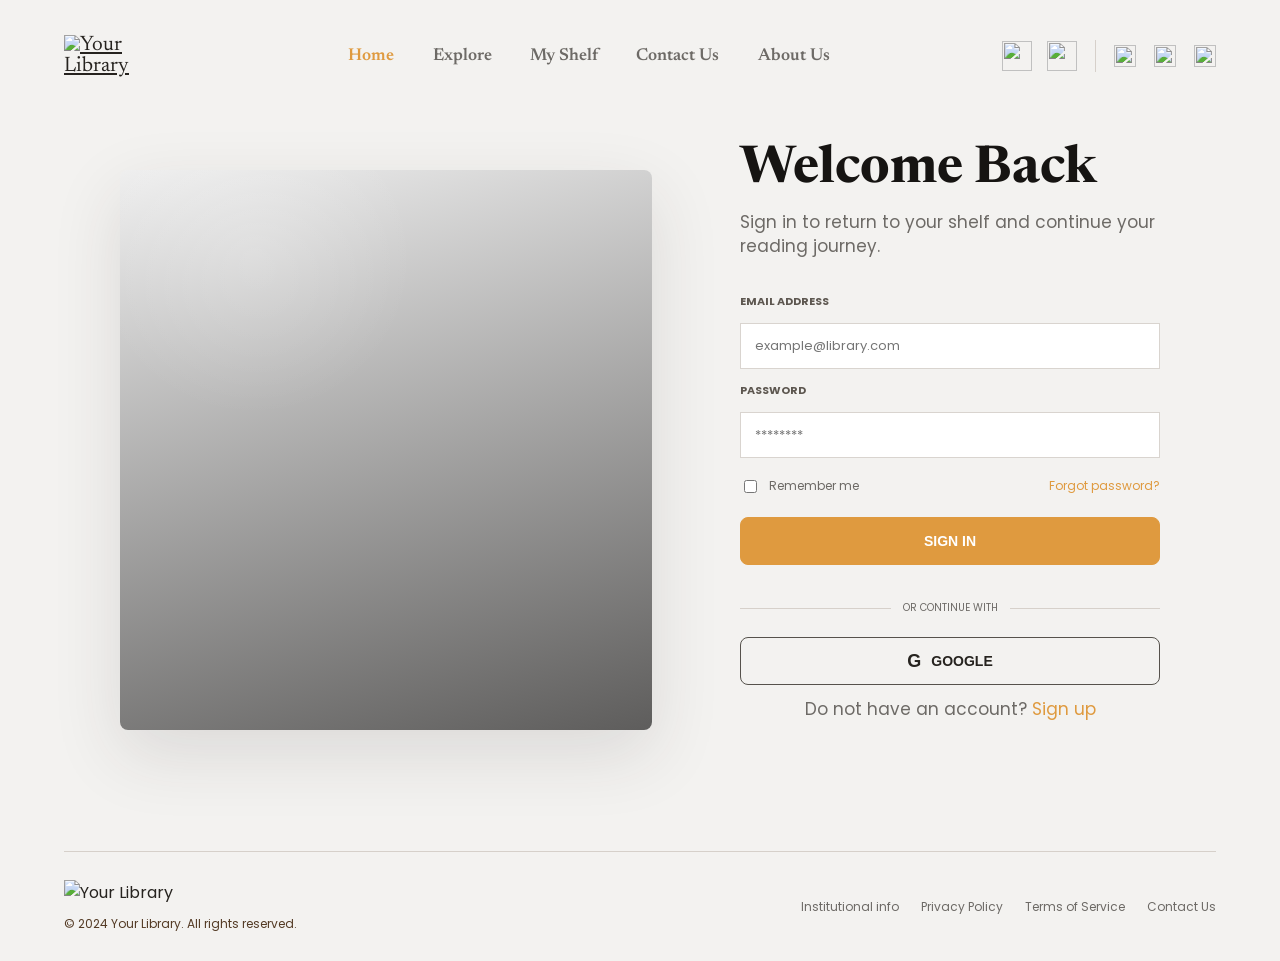
==== sign-in.html @ 0b096dba "Merge pull request #1 from EssaMohamed11/main Update project styling and auth pages" ====
<!DOCTYPE html>
<html lang="en">
<head>
    <meta charset="UTF-8">
    <meta name="viewport" content="width=device-width, initial-scale=1.0">
    <link id="theme-style" rel="stylesheet" href="style.css">
    <title>Sign In | Your Library</title>
</head>
<body class="auth-page">
    <header class="head">
        <a class="logo" href="index.html" aria-label="Your Library home">
            <img src="YOUR LIBRARY.svg" alt="Your Library">
        </a>

        <nav class="links" aria-label="Main navigation">
            <a href="index.html" class="act">Home</a>
            <a href="#">Explore</a>
            <a href="#">My Shelf</a>
            <a href="#">Contact Us</a>
            <a href="#">About Us</a>
        </nav>

        <div class="search">
            <div class="li" aria-label="Theme switcher">
                <button class="theme-btn" type="button" data-theme="light" aria-label="Light theme">
                    <img src="sun-alt-svgrepo-com.svg" alt="">
                </button>
                <button class="theme-btn" type="button" data-theme="dark" aria-label="Dark theme">
                    <img src="moon-svgrepo-com.svg" alt="">
                </button>
            </div>
            <span class="divider" aria-hidden="true"></span>
            <div class="ri">
                <a href="#" aria-label="Cart"><img src="cart-svgrepo-com (2).svg" alt=""></a>
                <a href="#" aria-label="Search"><img src="search-svgrepo-com.svg" alt=""></a>
                <a href="sign-in.html" aria-label="Profile"><img src="profile-1341-svgrepo-com.svg" alt=""></a>
            </div>
        </div>
    </header>

    <main class="auth-main">
        <section class="auth-visual" aria-label="Library preview"></section>

        <section class="auth-panel" aria-labelledby="signin-title">
            <h1 id="signin-title">Welcome Back</h1>
            <p>Sign in to return to your shelf and continue your reading journey.</p>

            <form class="auth-form" action="#" method="post">
                <label for="login-email">Email Address</label>
                <input id="login-email" name="email" type="email" placeholder="example@library.com" autocomplete="email" required>

                <label for="login-password">Password</label>
                <input id="login-password" name="password" type="password" placeholder="********" autocomplete="current-password" required>

                <div class="form-row">
                    <label class="check-row compact" for="remember">
                        <input id="remember" name="remember" type="checkbox">
                        <span>Remember me</span>
                    </label>
                    <a href="#">Forgot password?</a>
                </div>

                <button class="primary-btn auth-submit" type="submit">Sign In</button>

                <div class="or-line"><span>Or continue with</span></div>

                <button class="google-btn" type="button">
                    <span>G</span>
                    Google
                </button>
            </form>

            <p class="auth-switch">Do not have an account? <a href="sign-up.html">Sign up</a></p>
        </section>
    </main>

    <hr class="c">
    <footer class="foot">
        <div class="left">
            <img src="YOUR LIBRARY.svg" alt="Your Library">
            <p>&copy; 2024 Your Library. All rights reserved.</p>
        </div>
        <div class="right">
            <a href="#">Institutional info</a>
            <a href="#">Privacy Policy</a>
            <a href="#">Terms of Service</a>
            <a href="#">Contact Us</a>
        </div>
    </footer>

    <script src="script.js"></script>
</body>
</html>
---- style.css ----
@import url('https://fonts.googleapis.com/css2?family=Newsreader:ital,opsz,wght@0,6..72,200..800;1,6..72,200..800&family=Poppins:wght@100;200;300;400;500;600;700;800;900&display=swap');
*{
    box-sizing: border-box;
}

body{
    background-color:#fbf4ec;
    margin:0;
    display:flex;
    flex-direction:column;
    width:100%;
    overflow-x:hidden;
}

.head{
    width:100%;
    min-height:136px;
    padding:0 64px;
    display:flex;
    justify-content:space-between;
    align-items:center;
    gap:20px;
    font-size:21px;
    font-family:'Newsreader';
    margin-bottom:40px;
    
}

.logo{
    flex-shrink:0;
    overflow:hidden;
    padding-bottom:20px;
}

.logo img{
    width:112px;
    height:auto;
    padding-top: 20px;
}

.links{
    flex:1;
    display:flex;
    justify-content:center;
    align-items:center;
    gap:35px;
    font-weight:bold;
    font-family:"Newsreader", serif;
    font-size: 20px;
    height: max-content;
}

.links a{
    text-decoration:none;
    color:#595856;
    white-space:nowrap;
}

.links a:hover,
.links a:active{
    color:#D99544;
}

.bu{
    width:1px;
}

.search{
    flex-shrink:0;
    display:flex;
    gap:25px;
    align-items:center;
    color:#434241;
}

.search a{
    text-decoration:none;
}

.search a img{
    width:30px;
}

.li,
.ri{
    display:flex;
    align-items:center;
    gap:15px;
}

.search hr{
    height:30px;
    width:1px;
    background:black;
    border:none;
}
.links .act{
    color: #D99544;
}
main{
    min-height:2000px;
}

.c{
    width:calc(100% - 128px);
    margin:auto;
}

.foot{
    width:100%;
    padding:30px 64px;
    display:flex;
    justify-content:space-between;
    align-items:center;
}

.left{
    display:flex;
    flex-direction:column;
    gap:10px;
}

.left img{
    width:112px;
    height:auto;
}

.left p{
    margin:0;
    color:#543B25;
    font-family:'Poppins';
    font-size:15px;
}

.right{
    display:flex;
    gap:20px;
    flex-wrap:wrap;
}

.right a{
    text-decoration:none;
    color:gray;
}

@media (max-width:1024px){

    .head{
        padding:25px 30px;
        gap:15px;
    }

    .links{
        gap:20px;
        font-size:18px;
    }

    .search a img{
        width:25px;
    }

    .foot{
        padding:25px 30px;
    }

    .c{
        width:calc(100% - 60px);
    }
}

@media (max-width:768px){

    .head{
        flex-direction:column;
        justify-content:center;
        text-align:center;
        padding:25px 20px;
    }

    .logo{
        padding-bottom:0;
    }

    .links{
        flex-wrap:wrap;
        gap:15px;
        font-size:17px;
    }

    .search{
        gap:15px;
    }

    .foot{
        flex-direction:column;
        text-align:center;
        gap:20px;
    }

    .right{
        justify-content:center;
    }

    .c{
        width:calc(100% - 40px);
    }
}
/* Added auth-light styles */
body.auth-page {
    --bg: #f3f2f0;
    --surface: #ffffff;
    --text: #26231f;
    --heading: #161412;
    --muted: #6d6a66;
    --label: #5d5750;
    --line: #d6d0ca;
    --soft-line: rgba(90, 79, 67, 0.14);
    --accent: #df9a3f;
    --accent-dark: #bb7933;
    --input-bg: #ffffff;
    --input-text: #26231f;
    --input-border: #d9d4cf;
    --button-border: #56524c;
    --toggle-bg: #55514c;
    --glass: rgba(255, 255, 255, 0.6);
    --preview-light: #ebe5de;
    --preview-dark: #b3aba1;
    --auth-visual-top: #efefef;
    --auth-visual-bottom: #5e5d5c;
    --footer-text: #543b25;
    --shadow: 0 24px 70px rgba(49, 45, 40, 0.12);
}

body.auth-page * {
    box-sizing: border-box;
}

body.auth-page {
    scroll-behavior: smooth;
}

body.auth-page {
    min-height: 100vh;
    margin: 0;
    background: var(--bg);
    color: var(--text);
    display: flex;
    flex-direction: column;
    overflow-x: hidden;
    font-family: "Poppins", sans-serif;
}

body.auth-page img {
    display: block;
    max-width: 100%;
}

body.auth-page a {
    color: inherit;
}

body.auth-page .head {
    width: 100%;
    min-height: 112px;
    padding: 24px clamp(20px, 5vw, 64px);
    margin-bottom: 0;
    background: transparent;
    display: flex;
    justify-content: space-between;
    align-items: center;
    gap: 24px;
    font-family: "Newsreader", serif;
}

body.auth-page .logo {
    width: 112px;
    flex: 0 0 auto;
    overflow: visible;
    padding-bottom: 0;
}

body.auth-page .logo img {
    width: 100%;
    height: auto;
    padding-top: 0;
}

body.auth-page .links {
    flex: 1;
    display: flex;
    justify-content: center;
    align-items: center;
    gap: clamp(16px, 3vw, 42px);
    font-size: clamp(15px, 1.35vw, 20px);
    font-weight: 600;
}

body.auth-page .links a {
    text-decoration: none;
    color: var(--muted);
    white-space: nowrap;
    transition: color 0.2s ease;
}

body.auth-page .links a:hover,
body.auth-page .links .act {
    color: var(--accent);
}

body.auth-page .search,
body.auth-page .li,
body.auth-page .ri {
    display: flex;
    align-items: center;
}

body.auth-page .search {
    flex: 0 0 auto;
    gap: 18px;
}

body.auth-page .li {
    gap: 15px;
}

body.auth-page .theme-btn {
    width: 30px;
    height: 30px;
    padding: 0;
    border: 0;
    border-radius: 0;
    background: transparent;
    cursor: pointer;
    display: grid;
    place-items: center;
}

body.auth-page .theme-btn.active {
    background: transparent;
}

body.auth-page .theme-btn img {
    width: 30px;
    height: 30px;
    object-fit: contain;
}

body.auth-page .ri img {
    width: 22px;
    height: 22px;
    object-fit: contain;
}

body.auth-page .ri {
    gap: 18px;
}

body.auth-page .divider {
    width: 1px;
    height: 32px;
    background: var(--line);
}

body.auth-page .home-main {
    width: min(1180px, calc(100% - 40px));
    margin: 0 auto;
    padding: 36px 0 80px;
}

body.auth-page .hero {
    display: grid;
    grid-template-columns: minmax(0, 1.05fr) minmax(320px, 0.95fr);
    align-items: center;
    gap: clamp(32px, 6vw, 80px);
    min-height: 560px;
}

body.auth-page .eyebrow {
    margin: 0 0 14px;
    color: var(--accent);
    font-size: 14px;
    font-weight: 700;
    text-transform: uppercase;
    letter-spacing: 0;
}

body.auth-page .hero h1,
body.auth-page .auth-panel h1 {
    margin: 0;
    font-family: "Newsreader", serif;
    font-weight: 700;
    line-height: 1.03;
    color: var(--heading);
}

body.auth-page .hero h1 {
    max-width: 660px;
    font-size: clamp(48px, 7vw, 92px);
}

body.auth-page .lead {
    max-width: 600px;
    margin: 22px 0 0;
    color: var(--muted);
    font-size: clamp(17px, 1.8vw, 22px);
    line-height: 1.55;
}

body.auth-page .hero-actions {
    display: flex;
    flex-wrap: wrap;
    gap: 14px;
    margin-top: 32px;
}

body.auth-page .primary-btn,
body.auth-page .secondary-btn,
body.auth-page .google-btn {
    min-height: 48px;
    padding: 0 28px;
    border-radius: 8px;
    display: inline-flex;
    align-items: center;
    justify-content: center;
    gap: 10px;
    font-size: 14px;
    font-weight: 700;
    text-transform: uppercase;
    text-decoration: none;
    cursor: pointer;
    transition: transform 0.2s ease, background 0.2s ease, border-color 0.2s ease;
}

body.auth-page .primary-btn {
    border: 1px solid var(--accent);
    background: var(--accent);
    color: #ffffff;
}

body.auth-page .secondary-btn,
body.auth-page .google-btn {
    border: 1px solid var(--button-border);
    background: transparent;
    color: var(--text);
}

body.auth-page .primary-btn:hover,
body.auth-page .secondary-btn:hover,
body.auth-page .google-btn:hover {
    transform: translateY(-1px);
}

body.auth-page .primary-btn:hover {
    background: var(--accent-dark);
    border-color: var(--accent-dark);
}

body.auth-page .book-preview {
    min-height: 470px;
    padding: clamp(22px, 4vw, 40px);
    border-radius: 8px;
    background:
        linear-gradient(145deg, rgba(255, 255, 255, 0.18), transparent 42%),
        linear-gradient(160deg, var(--preview-light), var(--preview-dark));
    box-shadow: var(--shadow);
    display: grid;
    align-content: end;
    gap: 18px;
}

body.auth-page .book-preview article,
body.auth-page .feature-grid article {
    border: 1px solid var(--soft-line);
    background: var(--glass);
    border-radius: 8px;
    padding: 22px;
}

body.auth-page .book-preview span {
    color: var(--accent);
    font-size: 12px;
    font-weight: 700;
    text-transform: uppercase;
}

body.auth-page .book-preview h2,
body.auth-page .feature-grid h2 {
    margin: 8px 0;
    font-family: "Newsreader", serif;
    color: var(--heading);
}

body.auth-page .book-preview p,
body.auth-page .feature-grid p {
    margin: 0;
    color: var(--muted);
    line-height: 1.6;
}

body.auth-page .feature-grid {
    display: grid;
    grid-template-columns: repeat(3, 1fr);
    gap: 18px;
    margin-top: 42px;
}

body.auth-page .auth-main {
    width: min(1040px, calc(100% - 40px));
    min-height: auto;
    margin: 0 auto;
    padding: 32px 0 96px;
    display: grid;
    grid-template-columns: minmax(300px, 1fr) minmax(320px, 420px);
    align-items: center;
    gap: clamp(40px, 8vw, 88px);
}

body.auth-page .auth-visual {
    min-height: 560px;
    border-radius: 8px;
    background:
        radial-gradient(circle at 25% 15%, rgba(255, 255, 255, 0.2), transparent 26%),
        linear-gradient(165deg, var(--auth-visual-top), var(--auth-visual-bottom));
    box-shadow: var(--shadow);
}

body.auth-page .auth-panel h1 {
    font-size: clamp(36px, 5vw, 52px);
}

body.auth-page .auth-panel > p {
    margin: 12px 0 34px;
    color: var(--muted);
    font-size: 17px;
    line-height: 1.45;
}

body.auth-page .auth-form {
    display: flex;
    flex-direction: column;
    gap: 13px;
}

body.auth-page .auth-form label:not(.check-row) {
    color: var(--label);
    font-size: 11px;
    font-weight: 700;
    text-transform: uppercase;
}

body.auth-page .auth-form input[type="text"],
body.auth-page .auth-form input[type="email"],
body.auth-page .auth-form input[type="password"] {
    width: 100%;
    min-height: 46px;
    padding: 0 14px;
    border: 1px solid var(--input-border);
    background: var(--input-bg);
    color: var(--input-text);
    font-family: "Poppins", sans-serif;
    font-size: 13px;
    outline: none;
}

body.auth-page .auth-form input:focus {
    border-color: var(--accent);
    box-shadow: 0 0 0 3px rgba(223, 154, 63, 0.18);
}

body.auth-page .check-row {
    display: flex;
    align-items: center;
    gap: 9px;
    margin: 8px 0 6px;
    color: var(--muted);
    font-size: 12px;
    line-height: 1.5;
}

body.auth-page .check-row.compact {
    margin: 0;
}

body.auth-page .check-row input {
    flex: 0 0 auto;
    accent-color: var(--accent);
}

body.auth-page .check-row a,
body.auth-page .auth-switch a,
body.auth-page .form-row a {
    color: var(--accent);
    text-decoration: none;
}

body.auth-page .auth-submit,
body.auth-page .google-btn {
    width: 100%;
}

body.auth-page .or-line {
    position: relative;
    margin: 22px 0 8px;
    color: var(--muted);
    font-size: 10px;
    text-align: center;
    text-transform: uppercase;
}

body.auth-page .or-line::before {
    content: "";
    position: absolute;
    top: 50%;
    left: 0;
    right: 0;
    height: 1px;
    background: var(--line);
}

body.auth-page .or-line span {
    position: relative;
    padding: 0 12px;
    background: var(--bg);
}

body.auth-page .google-btn {
    min-height: 48px;
}

body.auth-page .google-btn span {
    font-size: 18px;
    line-height: 1;
}

body.auth-page .auth-switch {
    margin: 24px 0 0;
    color: var(--muted);
    font-size: 12px;
    text-align: center;
}

body.auth-page .form-row {
    display: flex;
    align-items: center;
    justify-content: space-between;
    gap: 12px;
    color: var(--muted);
    font-size: 12px;
    margin: 6px 0 8px;
}

body.auth-page .c {
    width: calc(100% - clamp(40px, 10vw, 128px));
    margin: auto auto 0;
    border: 0;
    border-top: 1px solid var(--line);
}

body.auth-page .foot {
    width: 100%;
    padding: 28px clamp(20px, 5vw, 64px);
    background: transparent;
    display: flex;
    justify-content: space-between;
    align-items: center;
    gap: 24px;
}

body.auth-page .left {
    display: flex;
    flex-direction: column;
    gap: 10px;
}

body.auth-page .left img {
    width: 112px;
}

body.auth-page .left p {
    margin: 0;
    color: var(--footer-text);
    font-size: 12px;
}

body.auth-page .right {
    display: flex;
    gap: 22px;
    flex-wrap: wrap;
    justify-content: flex-end;
}

body.auth-page .right a {
    color: var(--muted);
    font-size: 12px;
    text-decoration: none;
}

body.auth-page .popup-backdrop {
    position: fixed;
    inset: 0;
    z-index: 1000;
    padding: 20px;
    background: rgba(20, 18, 16, 0.38);
    display: grid;
    place-items: center;
}

body.auth-page .popup-box {
    width: min(360px, 100%);
    padding: 28px;
    border: 1px solid var(--soft-line);
    border-radius: 8px;
    background: var(--bg);
    box-shadow: var(--shadow);
    text-align: center;
}

body.auth-page .popup-box p {
    margin: 0 0 20px;
    color: var(--text);
    font-size: 16px;
    line-height: 1.5;
}

body.auth-page .popup-btn {
    width: 100%;
}

@media (max-width: 980px) {
    body.auth-page .theme-btn,
    body.auth-page .theme-btn img {
        width: 25px;
        height: 25px;
    }

    body.auth-page .head {
        flex-wrap: wrap;
        justify-content: center;
    }

    body.auth-page .logo {
        order: 1;
    }

    body.auth-page .search {
        order: 2;
        margin-left: auto;
    }

    body.auth-page .links {
        order: 3;
        flex-basis: 100%;
        flex-wrap: wrap;
    }

    body.auth-page .hero,
    body.auth-page .auth-main {
        grid-template-columns: 1fr;
    }

    body.auth-page .hero {
        min-height: auto;
    }

    body.auth-page .auth-main {
        width: min(680px, calc(100% - 40px));
        padding-top: 18px;
    }

    body.auth-page .auth-visual {
        min-height: 340px;
    }

    body.auth-page .feature-grid {
        grid-template-columns: 1fr;
    }
}

@media (max-width: 640px) {
    body.auth-page .head {
        min-height: auto;
        padding: 20px;
        gap: 18px;
    }

    body.auth-page .logo {
        width: 96px;
    }

    body.auth-page .search {
        width: 100%;
        justify-content: center;
        margin-left: 0;
        order: 3;
    }

    body.auth-page .links {
        order: 2;
        gap: 13px 18px;
        font-size: 15px;
    }

    body.auth-page .home-main,
    body.auth-page .auth-main {
        width: min(100% - 28px, 680px);
    }

    body.auth-page .home-main {
        padding-top: 22px;
    }

    body.auth-page .hero h1 {
        font-size: clamp(42px, 14vw, 58px);
    }

    body.auth-page .lead {
        font-size: 16px;
    }

    body.auth-page .hero-actions,
    body.auth-page .form-row {
        flex-direction: column;
        align-items: stretch;
    }

    body.auth-page .primary-btn,
    body.auth-page .secondary-btn {
        width: 100%;
    }

    body.auth-page .book-preview,
    body.auth-page .auth-visual {
        min-height: 300px;
    }

    body.auth-page .auth-panel h1 {
        font-size: 36px;
    }

    body.auth-page .foot {
        flex-direction: column;
        text-align: center;
    }

    body.auth-page .left {
        align-items: center;
    }

    body.auth-page .right {
        justify-content: center;
        gap: 12px 18px;
    }
}
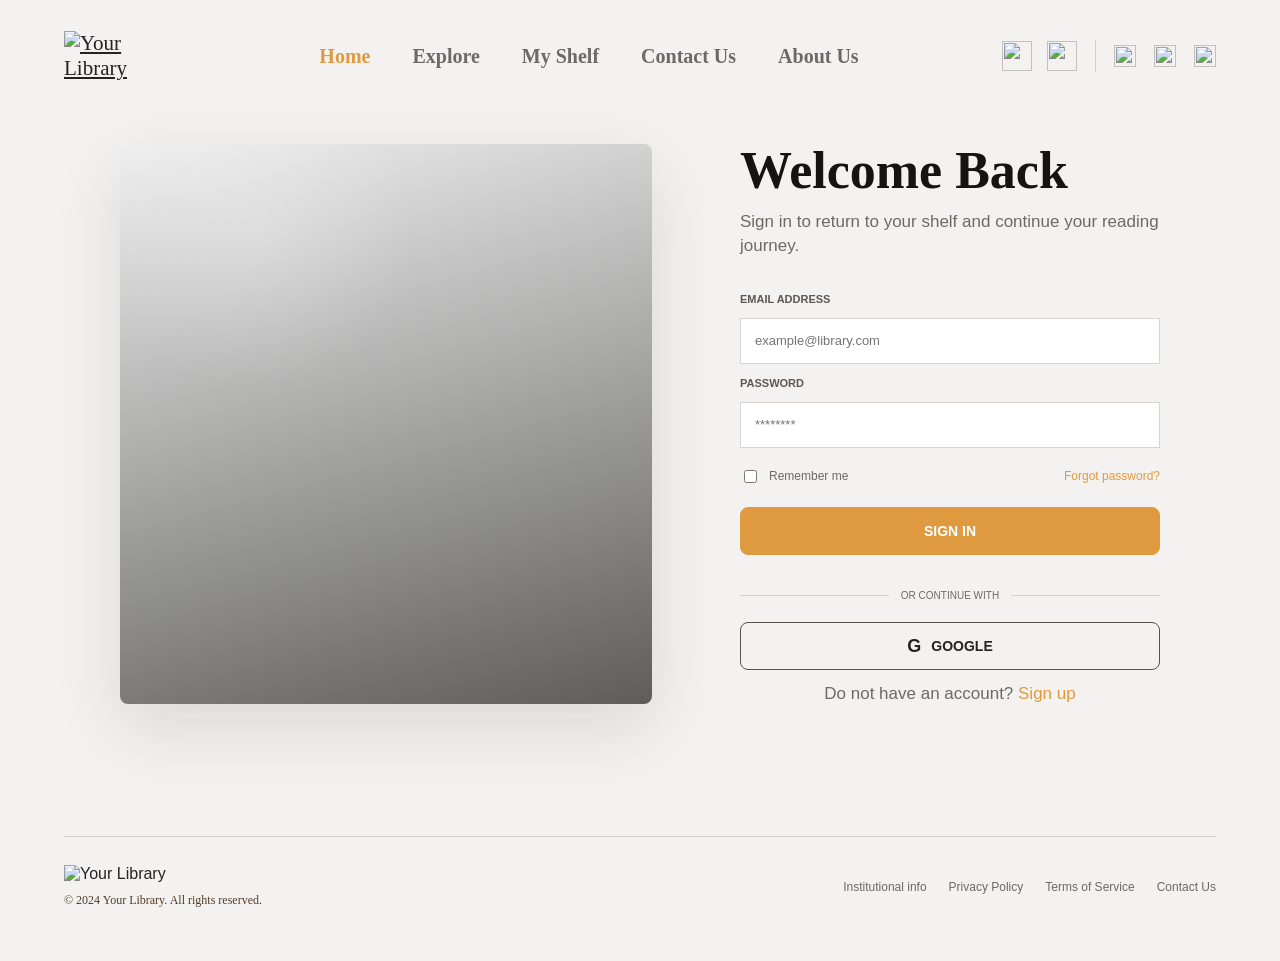
==== commit f486e117: "Merge 2cc741743b26296916931e9dce39075c496d0c62 into 0b096dba2a78cb50c539c569eeaa7af61e08153a" ====
--- a/sign-in.html
+++ b/sign-in.html
@@ -6,7 +6,7 @@
     <link id="theme-style" rel="stylesheet" href="style.css">
     <title>Sign In | Your Library</title>
 </head>
-<body class="auth-page">
+<body class="account-page">
     <header class="head">
         <a class="logo" href="index.html" aria-label="Your Library home">
             <img src="YOUR LIBRARY.svg" alt="Your Library">
@@ -38,14 +38,14 @@
         </div>
     </header>
 
-    <main class="auth-main">
-        <section class="auth-visual" aria-label="Library preview"></section>
+    <main class="account-main">
+        <section class="account-visual" aria-label="Library preview"></section>
 
-        <section class="auth-panel" aria-labelledby="signin-title">
+        <section class="account-panel" aria-labelledby="signin-title">
             <h1 id="signin-title">Welcome Back</h1>
             <p>Sign in to return to your shelf and continue your reading journey.</p>
 
-            <form class="auth-form" action="#" method="post">
+            <form class="account-form" action="#" method="post">
                 <label for="login-email">Email Address</label>
                 <input id="login-email" name="email" type="email" placeholder="example@library.com" autocomplete="email" required>
 
@@ -60,7 +60,7 @@
                     <a href="#">Forgot password?</a>
                 </div>
 
-                <button class="primary-btn auth-submit" type="submit">Sign In</button>
+                <button class="primary-btn account-submit" type="submit">Sign In</button>
 
                 <div class="or-line"><span>Or continue with</span></div>
 
@@ -70,7 +70,7 @@
                 </button>
             </form>
 
-            <p class="auth-switch">Do not have an account? <a href="sign-up.html">Sign up</a></p>
+            <p class="account-switch">Do not have an account? <a href="sign-up.html">Sign up</a></p>
         </section>
     </main>
 
--- a/style.css
+++ b/style.css
@@ -1,222 +1,180 @@
-@import url('https://fonts.googleapis.com/css2?family=Newsreader:ital,opsz,wght@0,6..72,200..800;1,6..72,200..800&family=Poppins:wght@100;200;300;400;500;600;700;800;900&display=swap');
-*{
-    box-sizing: border-box;
-}
-
-body{
-    background-color:#fbf4ec;
-    margin:0;
-    display:flex;
-    flex-direction:column;
-    width:100%;
-    overflow-x:hidden;
-}
-
-.head{
-    width:100%;
-    min-height:136px;
-    padding:0 64px;
-    display:flex;
-    justify-content:space-between;
-    align-items:center;
-    gap:20px;
-    font-size:21px;
-    font-family:'Newsreader';
-    margin-bottom:40px;
-    
-}
-
-.logo{
-    flex-shrink:0;
-    overflow:hidden;
-    padding-bottom:20px;
-}
-
-.logo img{
-    width:112px;
-    height:auto;
-    padding-top: 20px;
-}
-
-.links{
-    flex:1;
-    display:flex;
-    justify-content:center;
-    align-items:center;
-    gap:35px;
-    font-weight:bold;
-    font-family:"Newsreader", serif;
-    font-size: 20px;
-    height: max-content;
-}
-
-.links a{
-    text-decoration:none;
-    color:#595856;
-    white-space:nowrap;
-}
-
-.links a:hover,
-.links a:active{
-    color:#D99544;
-}
-
-.bu{
-    width:1px;
-}
-
-.search{
-    flex-shrink:0;
-    display:flex;
-    gap:25px;
-    align-items:center;
-    color:#434241;
-}
-
-.search a{
-    text-decoration:none;
-}
-
-.search a img{
-    width:30px;
-}
-
-.li,
-.ri{
-    display:flex;
-    align-items:center;
-    gap:15px;
-}
-
-.search hr{
-    height:30px;
-    width:1px;
-    background:black;
-    border:none;
-}
-.links .act{
-    color: #D99544;
-}
-main{
-    min-height:2000px;
-}
-
-.c{
-    width:calc(100% - 128px);
-    margin:auto;
-}
-
-.foot{
-    width:100%;
-    padding:30px 64px;
-    display:flex;
-    justify-content:space-between;
-    align-items:center;
-}
-
-.left{
-    display:flex;
-    flex-direction:column;
-    gap:10px;
-}
-
-.left img{
-    width:112px;
-    height:auto;
-}
-
-.left p{
-    margin:0;
-    color:#543B25;
-    font-family:'Poppins';
-    font-size:15px;
-}
-
-.right{
-    display:flex;
-    gap:20px;
-    flex-wrap:wrap;
-}
-
-.right a{
-    text-decoration:none;
-    color:gray;
-}
-
-@media (max-width:1024px){
-
-    .head{
-        padding:25px 30px;
-        gap:15px;
-    }
-
-    .links{
-        gap:20px;
-        font-size:18px;
-    }
-
-    .search a img{
-        width:25px;
-    }
-
-    .foot{
-        padding:25px 30px;
-    }
-
-    .c{
-        width:calc(100% - 60px);
-    }
-}
-
-@media (max-width:768px){
-
-    .head{
-        flex-direction:column;
-        justify-content:center;
-        text-align:center;
-        padding:25px 20px;
-    }
-
-    .logo{
-        padding-bottom:0;
-    }
-
-    .links{
-        flex-wrap:wrap;
-        gap:15px;
-        font-size:17px;
-    }
-
-    .search{
-        gap:15px;
-    }
-
-    .foot{
-        flex-direction:column;
-        text-align:center;
-        gap:20px;
-    }
-
-    .right{
-        justify-content:center;
-    }
-
-    .c{
-        width:calc(100% - 40px);
-    }
-}
-/* Added auth-light styles */
-body.auth-page {
+@import url('https://fonts.googleapis.com/css2?family=Newsreader:ital,opsz,wght@0,6..72,200..800;1,6..72,200..800&family=Poppins:wght@100;200;300;400;500;600;700;800;900&display=swap');
+
+* {
+    box-sizing: border-box;
+}
+
+body {
+    background-color: #fbf4ec;
+    margin: 0;
+    display: flex;
+    flex-direction: column;
+    width: 100%;
+    overflow-x: hidden;
+    min-height: 100vh;
+}
+
+.head {
+    width: 100%;
+    min-height: 136px;
+    padding: 0 64px;
+    display: flex;
+    justify-content: space-between;
+    align-items: center;
+    gap: 20px;
+    font-size: 21px;
+    font-family: 'Newsreader';
+    margin-bottom: 40px;
+    background-color: white;
+}
+
+.logo {
+    flex-shrink: 0;
+    overflow: hidden;
+    padding-bottom: 20px;
+}
+
+.logo img {
+    width: 112px;
+    height: auto;
+    padding-top: 20px;
+}
+
+.links {
+    flex: 1;
+    display: flex;
+    justify-content: center;
+    align-items: center;
+    gap: 35px;
+    font-weight: bold;
+    font-family: "Newsreader", serif;
+    font-size: 20px;
+}
+
+.links a {
+    text-decoration: none;
+    color: #595856;
+    white-space: nowrap;
+}
+
+.links a:hover,
+.links a:active,
+.links .act {
+    color: #D99544;
+}
+
+.bu {
+    width: 1px;
+}
+
+.search {
+    flex-shrink: 0;
+    display: flex;
+    gap: 25px;
+    align-items: center;
+    color: #434241;
+}
+
+.search a {
+    text-decoration: none;
+}
+
+.search a img {
+    width: 30px;
+}
+
+.li,
+.ri {
+    display: flex;
+    align-items: center;
+    gap: 15px;
+}
+
+.search hr {
+    height: 30px;
+    width: 1px;
+    background: black;
+    border: none;
+}
+
+main {
+    min-height: auto;
+}
+
+.c {
+    width: calc(100% - 128px);
+    margin: auto;
+}
+
+.foot {
+    width: 100%;
+    padding: 30px 64px;
+    display: flex;
+    justify-content: space-between;
+    align-items: center;
+    background-color: white;
+}
+
+.left {
+    display: flex;
+    flex-direction: column;
+    gap: 10px;
+}
+
+.left img {
+    width: 112px;
+    height: auto;
+}
+
+.left p {
+    margin: 0;
+    color: #543B25;
+    font-family: 'Poppins';
+    font-size: 15px;
+}
+
+.right {
+    display: flex;
+    gap: 20px;
+    flex-wrap: wrap;
+}
+
+.right a {
+    text-decoration: none;
+    color: gray;
+}
+
+@media (max-width: 1024px) {
+    .head { padding: 25px 30px; gap: 15px; }
+    .links { gap: 20px; font-size: 18px; }
+    .search a img { width: 25px; }
+    .foot { padding: 25px 30px; }
+    .c { width: calc(100% - 60px); }
+}
+
+@media (max-width: 768px) {
+    .head { flex-direction: column; justify-content: center; text-align: center; padding: 25px 20px; }
+    .logo { padding-bottom: 0; }
+    .links { flex-wrap: wrap; gap: 15px; font-size: 17px; }
+    .search { gap: 15px; }
+    .foot { flex-direction: column; text-align: center; gap: 20px; }
+    .right { justify-content: center; }
+    .c { width: calc(100% - 40px); }
+}
+
+
+/* account light */
+body.account-page {
     --bg: #f3f2f0;
     --surface: #ffffff;
     --text: #26231f;
     --heading: #161412;
-    --muted: #6d6a66;
+    --soft-color: #6d6a66;
     --label: #5d5750;
     --line: #d6d0ca;
     --soft-line: rgba(90, 79, 67, 0.14);
-    --accent: #df9a3f;
-    --accent-dark: #bb7933;
+    --main-color: #df9a3f;
+    --main-dark: #bb7933;
     --input-bg: #ffffff;
     --input-text: #26231f;
     --input-border: #d9d4cf;
@@ -225,21 +183,18 @@
     --glass: rgba(255, 255, 255, 0.6);
     --preview-light: #ebe5de;
     --preview-dark: #b3aba1;
-    --auth-visual-top: #efefef;
-    --auth-visual-bottom: #5e5d5c;
+    --account-visual-top: #efefef;
+    --account-visual-bottom: #5e5d5c;
     --footer-text: #543b25;
     --shadow: 0 24px 70px rgba(49, 45, 40, 0.12);
-}
-
-body.auth-page * {
+}
+
+body.account-page * {
     box-sizing: border-box;
 }
 
-body.auth-page {
+body.account-page {
     scroll-behavior: smooth;
-}
-
-body.auth-page {
     min-height: 100vh;
     margin: 0;
     background: var(--bg);
@@ -248,21 +203,22 @@
     flex-direction: column;
     overflow-x: hidden;
     font-family: "Poppins", sans-serif;
-}
-
-body.auth-page img {
+    justify-content: space-between;
+}
+
+body.account-page img {
     display: block;
     max-width: 100%;
 }
 
-body.auth-page a {
+body.account-page a {
     color: inherit;
 }
 
-body.auth-page .head {
+body.account-page .head {
     width: 100%;
     min-height: 112px;
-    padding: 24px clamp(20px, 5vw, 64px);
+    padding: 24px 64px;
     margin-bottom: 0;
     background: transparent;
     display: flex;
@@ -272,120 +228,119 @@
     font-family: "Newsreader", serif;
 }
 
-body.auth-page .logo {
+body.account-page .logo {
     width: 112px;
     flex: 0 0 auto;
     overflow: visible;
     padding-bottom: 0;
 }
 
-body.auth-page .logo img {
+body.account-page .logo img {
     width: 100%;
     height: auto;
     padding-top: 0;
 }
 
-body.auth-page .links {
+body.account-page .links {
     flex: 1;
     display: flex;
     justify-content: center;
     align-items: center;
-    gap: clamp(16px, 3vw, 42px);
-    font-size: clamp(15px, 1.35vw, 20px);
+    gap: 42px;
+    font-size: 20px;
     font-weight: 600;
 }
 
-body.auth-page .links a {
+body.account-page .links a {
     text-decoration: none;
-    color: var(--muted);
+    color: var(--soft-color);
     white-space: nowrap;
     transition: color 0.2s ease;
 }
 
-body.auth-page .links a:hover,
-body.auth-page .links .act {
-    color: var(--accent);
-}
-
-body.auth-page .search,
-body.auth-page .li,
-body.auth-page .ri {
-    display: flex;
-    align-items: center;
-}
-
-body.auth-page .search {
+body.account-page .links a:hover,
+body.account-page .links .act {
+    color: var(--main-color);
+}
+
+body.account-page .search,
+body.account-page .li,
+body.account-page .ri {
+    display: flex;
+    align-items: center;
+}
+
+body.account-page .search {
     flex: 0 0 auto;
     gap: 18px;
 }
 
-body.auth-page .li {
+body.account-page .li {
     gap: 15px;
 }
 
-body.auth-page .theme-btn {
+body.account-page .theme-btn {
     width: 30px;
     height: 30px;
     padding: 0;
     border: 0;
-    border-radius: 0;
     background: transparent;
     cursor: pointer;
     display: grid;
     place-items: center;
 }
 
-body.auth-page .theme-btn.active {
+body.account-page .theme-btn.active {
     background: transparent;
 }
 
-body.auth-page .theme-btn img {
+body.account-page .theme-btn img {
     width: 30px;
     height: 30px;
     object-fit: contain;
 }
 
-body.auth-page .ri img {
+body.account-page .ri {
+    gap: 18px;
+}
+
+body.account-page .ri img {
     width: 22px;
     height: 22px;
     object-fit: contain;
 }
 
-body.auth-page .ri {
-    gap: 18px;
-}
-
-body.auth-page .divider {
+body.account-page .divider {
     width: 1px;
     height: 32px;
     background: var(--line);
 }
 
-body.auth-page .home-main {
-    width: min(1180px, calc(100% - 40px));
+body.account-page .home-main {
+    width: 1180px;
+    max-width: calc(100% - 40px);
     margin: 0 auto;
     padding: 36px 0 80px;
 }
 
-body.auth-page .hero {
+body.account-page .hero {
     display: grid;
-    grid-template-columns: minmax(0, 1.05fr) minmax(320px, 0.95fr);
-    align-items: center;
-    gap: clamp(32px, 6vw, 80px);
+    grid-template-columns: 1fr 1fr;
+    align-items: center;
+    gap: 80px;
     min-height: 560px;
 }
 
-body.auth-page .eyebrow {
+body.account-page .eyebrow {
     margin: 0 0 14px;
-    color: var(--accent);
+    color: var(--main-color);
     font-size: 14px;
     font-weight: 700;
     text-transform: uppercase;
-    letter-spacing: 0;
-}
-
-body.auth-page .hero h1,
-body.auth-page .auth-panel h1 {
+}
+
+body.account-page .hero h1,
+body.account-page .account-panel h1 {
     margin: 0;
     font-family: "Newsreader", serif;
     font-weight: 700;
@@ -393,29 +348,30 @@
     color: var(--heading);
 }
 
-body.auth-page .hero h1 {
+body.account-page .hero h1 {
     max-width: 660px;
-    font-size: clamp(48px, 7vw, 92px);
-}
-
-body.auth-page .lead {
+    font-size: 92px;
+}
+
+body.account-page .lead {
     max-width: 600px;
     margin: 22px 0 0;
-    color: var(--muted);
-    font-size: clamp(17px, 1.8vw, 22px);
+    color: var(--soft-color);
+    font-size: 22px;
     line-height: 1.55;
 }
 
-body.auth-page .hero-actions {
+body.account-page .hero-actions {
     display: flex;
     flex-wrap: wrap;
     gap: 14px;
     margin-top: 32px;
 }
 
-body.auth-page .primary-btn,
-body.auth-page .secondary-btn,
-body.auth-page .google-btn {
+/* ===== buttons ===== */
+body.account-page .primary-btn,
+body.account-page .secondary-btn,
+body.account-page .google-btn {
     min-height: 48px;
     padding: 0 28px;
     border-radius: 8px;
@@ -431,33 +387,33 @@
     transition: transform 0.2s ease, background 0.2s ease, border-color 0.2s ease;
 }
 
-body.auth-page .primary-btn {
-    border: 1px solid var(--accent);
-    background: var(--accent);
+body.account-page .primary-btn {
+    border: 1px solid var(--main-color);
+    background: var(--main-color);
     color: #ffffff;
 }
 
-body.auth-page .secondary-btn,
-body.auth-page .google-btn {
+body.account-page .secondary-btn,
+body.account-page .google-btn {
     border: 1px solid var(--button-border);
     background: transparent;
     color: var(--text);
 }
 
-body.auth-page .primary-btn:hover,
-body.auth-page .secondary-btn:hover,
-body.auth-page .google-btn:hover {
+body.account-page .primary-btn:hover,
+body.account-page .secondary-btn:hover,
+body.account-page .google-btn:hover {
     transform: translateY(-1px);
 }
 
-body.auth-page .primary-btn:hover {
-    background: var(--accent-dark);
-    border-color: var(--accent-dark);
-}
-
-body.auth-page .book-preview {
+body.account-page .primary-btn:hover {
+    background: var(--main-dark);
+    border-color: var(--main-dark);
+}
+
+body.account-page .book-preview {
     min-height: 470px;
-    padding: clamp(22px, 4vw, 40px);
+    padding: 40px;
     border-radius: 8px;
     background:
         linear-gradient(145deg, rgba(255, 255, 255, 0.18), transparent 42%),
@@ -468,89 +424,91 @@
     gap: 18px;
 }
 
-body.auth-page .book-preview article,
-body.auth-page .feature-grid article {
+body.account-page .book-preview article,
+body.account-page .feature-grid article {
     border: 1px solid var(--soft-line);
     background: var(--glass);
     border-radius: 8px;
     padding: 22px;
 }
 
-body.auth-page .book-preview span {
-    color: var(--accent);
+body.account-page .book-preview span {
+    color: var(--main-color);
     font-size: 12px;
     font-weight: 700;
     text-transform: uppercase;
 }
 
-body.auth-page .book-preview h2,
-body.auth-page .feature-grid h2 {
+body.account-page .book-preview h2,
+body.account-page .feature-grid h2 {
     margin: 8px 0;
     font-family: "Newsreader", serif;
     color: var(--heading);
 }
 
-body.auth-page .book-preview p,
-body.auth-page .feature-grid p {
+body.account-page .book-preview p,
+body.account-page .feature-grid p {
     margin: 0;
-    color: var(--muted);
+    color: var(--soft-color);
     line-height: 1.6;
 }
 
-body.auth-page .feature-grid {
+body.account-page .feature-grid {
     display: grid;
-    grid-template-columns: repeat(3, 1fr);
+    grid-template-columns: 1fr 1fr 1fr;
     gap: 18px;
     margin-top: 42px;
 }
 
-body.auth-page .auth-main {
-    width: min(1040px, calc(100% - 40px));
-    min-height: auto;
+body.account-page .account-main {
+    width: 1040px;
+    max-width: calc(100% - 40px);
     margin: 0 auto;
     padding: 32px 0 96px;
     display: grid;
-    grid-template-columns: minmax(300px, 1fr) minmax(320px, 420px);
-    align-items: center;
-    gap: clamp(40px, 8vw, 88px);
-}
-
-body.auth-page .auth-visual {
+    grid-template-columns: 1fr 420px;
+    align-items: start;
+    gap: 88px;
+    flex: 1;
+}
+
+body.account-page .account-visual {
     min-height: 560px;
     border-radius: 8px;
     background:
         radial-gradient(circle at 25% 15%, rgba(255, 255, 255, 0.2), transparent 26%),
-        linear-gradient(165deg, var(--auth-visual-top), var(--auth-visual-bottom));
+        linear-gradient(165deg, var(--account-visual-top), var(--account-visual-bottom));
     box-shadow: var(--shadow);
 }
 
-body.auth-page .auth-panel h1 {
-    font-size: clamp(36px, 5vw, 52px);
-}
-
-body.auth-page .auth-panel > p {
+body.account-page .account-panel h1 {
+    font-size: 52px;
+}
+
+body.account-page .account-panel > p {
     margin: 12px 0 34px;
-    color: var(--muted);
+    color: var(--soft-color);
     font-size: 17px;
     line-height: 1.45;
 }
 
-body.auth-page .auth-form {
+/* ===== Form ===== */
+body.account-page .account-form {
     display: flex;
     flex-direction: column;
     gap: 13px;
 }
 
-body.auth-page .auth-form label:not(.check-row) {
+body.account-page .account-form label:not(.check-row) {
     color: var(--label);
     font-size: 11px;
     font-weight: 700;
     text-transform: uppercase;
 }
 
-body.auth-page .auth-form input[type="text"],
-body.auth-page .auth-form input[type="email"],
-body.auth-page .auth-form input[type="password"] {
+body.account-page .account-form input[type="text"],
+body.account-page .account-form input[type="email"],
+body.account-page .account-form input[type="password"] {
     width: 100%;
     min-height: 46px;
     padding: 0 14px;
@@ -562,52 +520,52 @@
     outline: none;
 }
 
-body.auth-page .auth-form input:focus {
-    border-color: var(--accent);
+body.account-page .account-form input:focus {
+    border-color: var(--main-color);
     box-shadow: 0 0 0 3px rgba(223, 154, 63, 0.18);
 }
 
-body.auth-page .check-row {
+body.account-page .check-row {
     display: flex;
     align-items: center;
     gap: 9px;
     margin: 8px 0 6px;
-    color: var(--muted);
+    color: var(--soft-color);
     font-size: 12px;
     line-height: 1.5;
 }
 
-body.auth-page .check-row.compact {
+body.account-page .check-row.compact {
     margin: 0;
 }
 
-body.auth-page .check-row input {
+body.account-page .check-row input {
     flex: 0 0 auto;
-    accent-color: var(--accent);
-}
-
-body.auth-page .check-row a,
-body.auth-page .auth-switch a,
-body.auth-page .form-row a {
-    color: var(--accent);
+    accent-color: var(--main-color);
+}
+
+body.account-page .check-row a,
+body.account-page .account-switch a,
+body.account-page .form-row a {
+    color: var(--main-color);
     text-decoration: none;
 }
 
-body.auth-page .auth-submit,
-body.auth-page .google-btn {
-    width: 100%;
-}
-
-body.auth-page .or-line {
+body.account-page .account-submit,
+body.account-page .google-btn {
+    width: 100%;
+}
+
+body.account-page .or-line {
     position: relative;
     margin: 22px 0 8px;
-    color: var(--muted);
+    color: var(--soft-color);
     font-size: 10px;
     text-align: center;
     text-transform: uppercase;
 }
 
-body.auth-page .or-line::before {
+body.account-page .or-line::before {
     content: "";
     position: absolute;
     top: 50%;
@@ -617,48 +575,48 @@
     background: var(--line);
 }
 
-body.auth-page .or-line span {
+body.account-page .or-line span {
     position: relative;
     padding: 0 12px;
     background: var(--bg);
 }
 
-body.auth-page .google-btn {
+body.account-page .google-btn {
     min-height: 48px;
 }
 
-body.auth-page .google-btn span {
+body.account-page .google-btn span {
     font-size: 18px;
     line-height: 1;
 }
 
-body.auth-page .auth-switch {
+body.account-page .account-switch {
     margin: 24px 0 0;
-    color: var(--muted);
+    color: var(--soft-color);
     font-size: 12px;
     text-align: center;
 }
 
-body.auth-page .form-row {
+body.account-page .form-row {
     display: flex;
     align-items: center;
     justify-content: space-between;
     gap: 12px;
-    color: var(--muted);
+    color: var(--soft-color);
     font-size: 12px;
     margin: 6px 0 8px;
 }
 
-body.auth-page .c {
-    width: calc(100% - clamp(40px, 10vw, 128px));
+body.account-page .c {
+    width: calc(100% - 128px);
     margin: auto auto 0;
     border: 0;
     border-top: 1px solid var(--line);
 }
 
-body.auth-page .foot {
-    width: 100%;
-    padding: 28px clamp(20px, 5vw, 64px);
+body.account-page .foot {
+    width: 100%;
+    padding: 28px 64px;
     background: transparent;
     display: flex;
     justify-content: space-between;
@@ -666,38 +624,42 @@
     gap: 24px;
 }
 
-body.auth-page .left {
+body.account-page .left {
     display: flex;
     flex-direction: column;
     gap: 10px;
 }
 
-body.auth-page .left img {
+body.account-page .left img {
     width: 112px;
 }
 
-body.auth-page .left p {
+body.account-page .left p {
     margin: 0;
     color: var(--footer-text);
     font-size: 12px;
 }
 
-body.auth-page .right {
+body.account-page .right {
     display: flex;
     gap: 22px;
     flex-wrap: wrap;
     justify-content: flex-end;
 }
 
-body.auth-page .right a {
-    color: var(--muted);
+body.account-page .right a {
+    color: var(--soft-color);
     font-size: 12px;
     text-decoration: none;
 }
 
-body.auth-page .popup-backdrop {
+/* =====  pop up  ===== */
+body.account-page .popup-backdrop {
     position: fixed;
-    inset: 0;
+    top: 0;
+    left: 0;
+    right: 0;
+    bottom: 0;
     z-index: 1000;
     padding: 20px;
     background: rgba(20, 18, 16, 0.38);
@@ -705,8 +667,9 @@
     place-items: center;
 }
 
-body.auth-page .popup-box {
-    width: min(360px, 100%);
+body.account-page .popup-box {
+    width: 360px;
+    max-width: 100%;
     padding: 28px;
     border: 1px solid var(--soft-line);
     border-radius: 8px;
@@ -715,142 +678,53 @@
     text-align: center;
 }
 
-body.auth-page .popup-box p {
+body.account-page .popup-box p {
     margin: 0 0 20px;
     color: var(--text);
     font-size: 16px;
     line-height: 1.5;
 }
 
-body.auth-page .popup-btn {
-    width: 100%;
-}
-
+body.account-page .popup-btn {
+    width: 100%;
+}
+
+/* ===== Responsive===== */
 @media (max-width: 980px) {
-    body.auth-page .theme-btn,
-    body.auth-page .theme-btn img {
-        width: 25px;
-        height: 25px;
-    }
-
-    body.auth-page .head {
-        flex-wrap: wrap;
-        justify-content: center;
-    }
-
-    body.auth-page .logo {
-        order: 1;
-    }
-
-    body.auth-page .search {
-        order: 2;
-        margin-left: auto;
-    }
-
-    body.auth-page .links {
-        order: 3;
-        flex-basis: 100%;
-        flex-wrap: wrap;
-    }
-
-    body.auth-page .hero,
-    body.auth-page .auth-main {
-        grid-template-columns: 1fr;
-    }
-
-    body.auth-page .hero {
-        min-height: auto;
-    }
-
-    body.auth-page .auth-main {
-        width: min(680px, calc(100% - 40px));
-        padding-top: 18px;
-    }
-
-    body.auth-page .auth-visual {
-        min-height: 340px;
-    }
-
-    body.auth-page .feature-grid {
-        grid-template-columns: 1fr;
-    }
+    body.account-page .theme-btn,
+    body.account-page .theme-btn img { width: 25px; height: 25px; }
+    body.account-page .head { flex-wrap: wrap; justify-content: center; padding: 24px 30px; }
+    body.account-page .logo { order: 1; }
+    body.account-page .search { order: 2; margin-left: auto; }
+    body.account-page .links { order: 3; flex-basis: 100%; flex-wrap: wrap; }
+    body.account-page .hero,
+    body.account-page .account-main { grid-template-columns: 1fr; }
+    body.account-page .hero { min-height: auto; gap: 40px; }
+    body.account-page .hero h1 { font-size: 64px; }
+    body.account-page .lead { font-size: 18px; }
+    body.account-page .account-main { width: 680px; max-width: calc(100% - 40px); padding-top: 18px; gap: 40px; }
+    body.account-page .account-visual { min-height: 340px; }
+    body.account-page .feature-grid { grid-template-columns: 1fr; }
 }
 
 @media (max-width: 640px) {
-    body.auth-page .head {
-        min-height: auto;
-        padding: 20px;
-        gap: 18px;
-    }
-
-    body.auth-page .logo {
-        width: 96px;
-    }
-
-    body.auth-page .search {
-        width: 100%;
-        justify-content: center;
-        margin-left: 0;
-        order: 3;
-    }
-
-    body.auth-page .links {
-        order: 2;
-        gap: 13px 18px;
-        font-size: 15px;
-    }
-
-    body.auth-page .home-main,
-    body.auth-page .auth-main {
-        width: min(100% - 28px, 680px);
-    }
-
-    body.auth-page .home-main {
-        padding-top: 22px;
-    }
-
-    body.auth-page .hero h1 {
-        font-size: clamp(42px, 14vw, 58px);
-    }
-
-    body.auth-page .lead {
-        font-size: 16px;
-    }
-
-    body.auth-page .hero-actions,
-    body.auth-page .form-row {
-        flex-direction: column;
-        align-items: stretch;
-    }
-
-    body.auth-page .primary-btn,
-    body.auth-page .secondary-btn {
-        width: 100%;
-    }
-
-    body.auth-page .book-preview,
-    body.auth-page .auth-visual {
-        min-height: 300px;
-    }
-
-    body.auth-page .auth-panel h1 {
-        font-size: 36px;
-    }
-
-    body.auth-page .foot {
-        flex-direction: column;
-        text-align: center;
-    }
-
-    body.auth-page .left {
-        align-items: center;
-    }
-
-    body.auth-page .right {
-        justify-content: center;
-        gap: 12px 18px;
-    }
-}
-
-
-
+    body.account-page .head { min-height: auto; padding: 20px; gap: 18px; }
+    body.account-page .logo { width: 96px; }
+    body.account-page .search { width: 100%; justify-content: center; margin-left: 0; order: 3; }
+    body.account-page .links { order: 2; gap: 13px 18px; font-size: 15px; }
+    body.account-page .home-main,
+    body.account-page .account-main { width: calc(100% - 28px); max-width: 680px; }
+    body.account-page .home-main { padding-top: 22px; }
+    body.account-page .hero h1 { font-size: 48px; }
+    body.account-page .lead { font-size: 16px; }
+    body.account-page .hero-actions,
+    body.account-page .form-row { flex-direction: column; align-items: stretch; }
+    body.account-page .primary-btn,
+    body.account-page .secondary-btn { width: 100%; }
+    body.account-page .book-preview,
+    body.account-page .account-visual { min-height: 300px; }
+    body.account-page .account-panel h1 { font-size: 36px; }
+    body.account-page .foot { flex-direction: column; text-align: center; }
+    body.account-page .left { align-items: center; }
+    body.account-page .right { justify-content: center; gap: 12px 18px; }
+}
